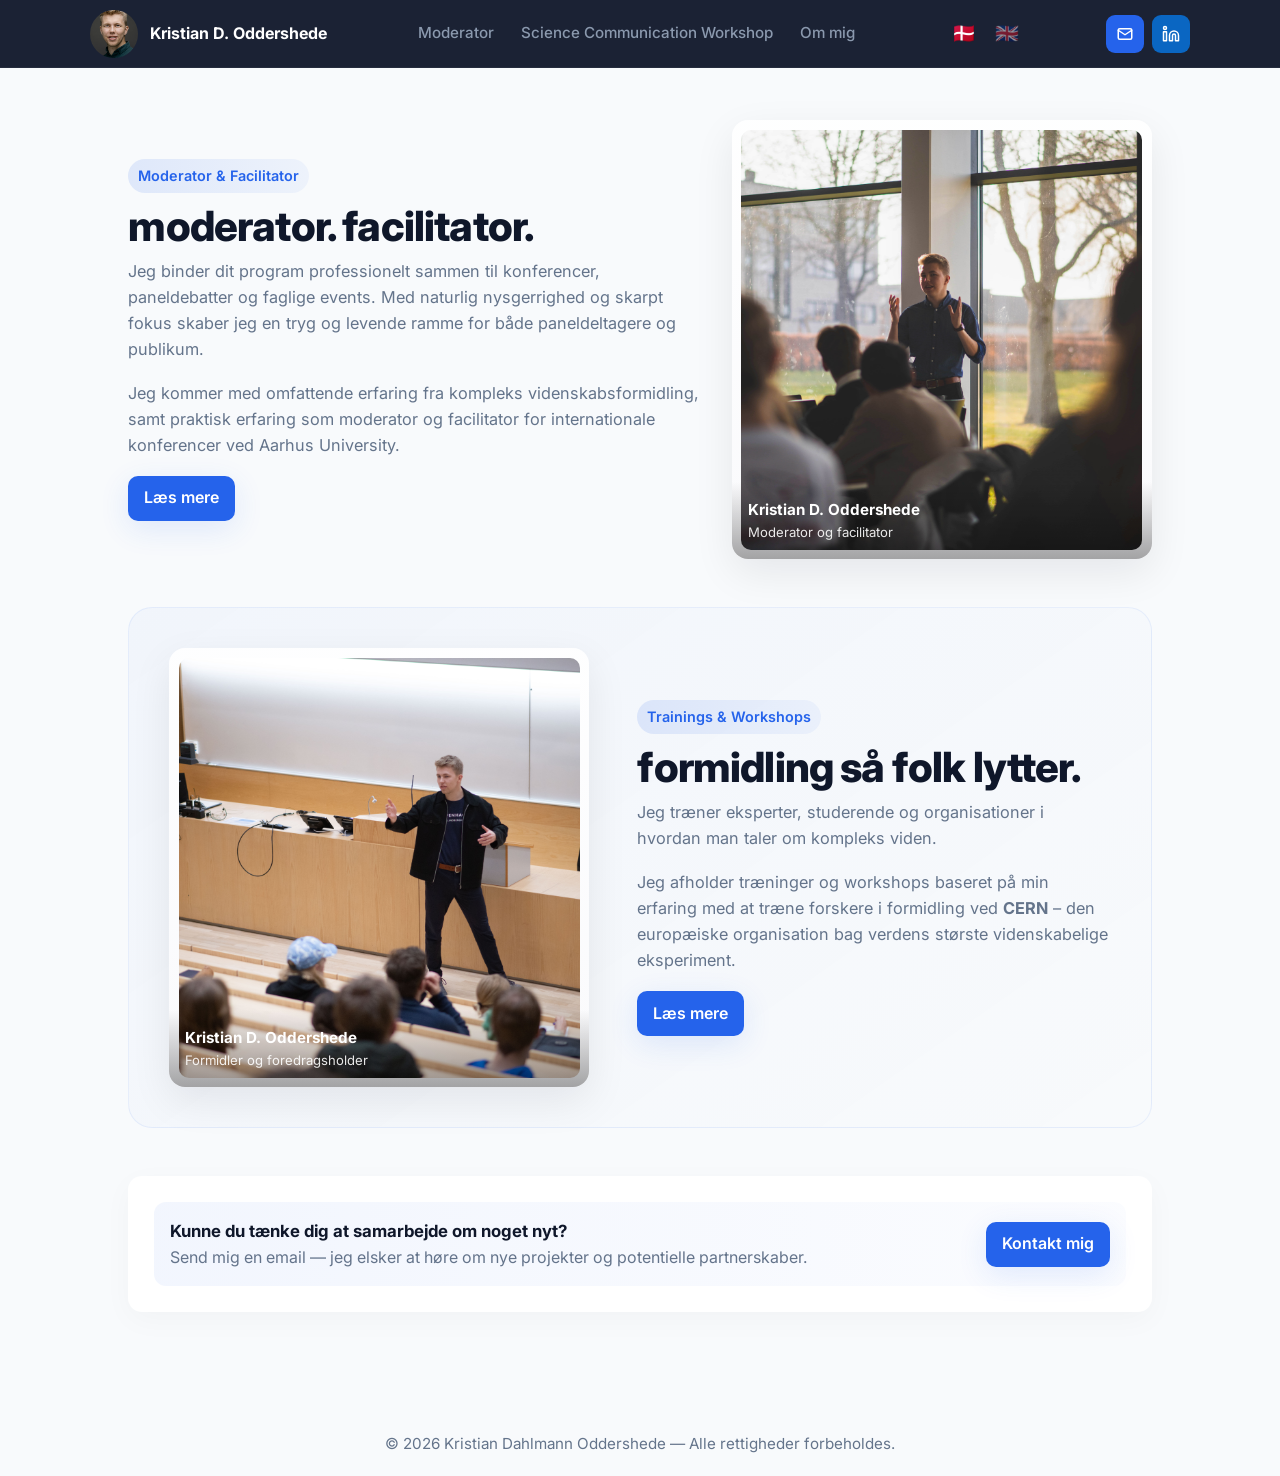
==== index.html @ ab439d8b "Update index.html" ====
<!doctype html>
<html lang="da">
<head>
  <meta charset="utf-8" />
  <meta name="viewport" content="width=device-width,initial-scale=1" />
  <title>Kristian D. Oddershede | Talks & Workshops</title>
  <link rel="icon" type="image/png" href="figures/debate_1308869.png">
  <meta name="description" content="Book Kristian Dahlmann Oddershede for engaging talks, workshops, and facilitation. Inspiring communication on learning, science, and community.">

  <meta property="og:type" content="website">
  <meta property="og:title" content="Kristian D. Oddershede | Talks & Workshops">
  <meta property="og:description" content="Book Kristian Dahlmann Oddershede for engaging talks, workshops, and facilitation. Inspiring communication on learning, science, and community.">
  <meta property="og:image" content="figures/Kristian Dahlmann Oddershede copy_PURE.JPG">
  <meta property="og:locale" content="da_DK">
  <meta property="og:locale:alternate" content="en_US">

  <link href="https://fonts.googleapis.com/css2?family=Inter:wght@400;500;600;700;800&display=swap" rel="stylesheet">
  <link rel="stylesheet" href="style.css">

  <style>
    /* Sprogstyring: Skjul automatisk det sprog, der ikke er aktivt */
    html[lang="da"] [lang="en"] { display: none !important; }
    html[lang="en"] [lang="da"] { display: none !important; }
  </style>
</head>
<body>
  <header class="site-header scrolled" id="siteHeader" style="background: rgba(15,23,42,0.95); border-bottom: 1px solid rgba(255,255,255,0.05);">
    <div class="header-inner">
      <div class="brand" aria-hidden="false">
        <img src="figures/Kristian Dahlmann Oddershede copy_PURE.JPG" alt="Kristian Dahlmann Oddershede profile photo">
        <div class="name" style="color: #ffffff;">Kristian D. Oddershede</div>
      </div>

      <nav class="primary-nav" aria-label="Main navigation">
        <a href="moderator.html" style="color: #94a3b8;">Moderator</a>
        <a href="formidling.html" style="color: #94a3b8;">
          <span lang="da">Science Communication Workshop</span>
          <span lang="en">Science Communication Training</span>
        </a>
        <a href="om-mig.html" style="color: #94a3b8;">
          <span lang="da">Om mig</span>
          <span lang="en">About me</span>
        </a>
      </nav>

      <div id="lang-switcher" style="display:flex; gap:0.4rem; align-items:center;">
        <button data-lang="da" title="Dansk" style="font-size:1.2rem; background:none; border:none; cursor:pointer; color: #ffffff;">🇩🇰</button>
        <button data-lang="en" title="English" style="font-size:1.2rem; background:none; border:none; cursor:pointer; color: #ffffff;">🇬🇧</button>
      </div>

      <div class="header-cta">
        <a class="button email" href="mailto:kristiandoddershede@gmail.com" title="Send email" aria-label="Send email">
          <svg xmlns="http://www.w3.org/2000/svg" viewBox="0 0 24 24" aria-hidden="true" focusable="false" stroke-width="2" stroke-linecap="round" stroke-linejoin="round">
            <rect x="3" y="5" width="18" height="14" rx="2"></rect>
            <path d="M3 7l9 6 9-6"></path>
          </svg>
        </a>

        <a class="button linkedin" href="https://www.linkedin.com/in/kristian-dahlmann-oddershede-b5703a217/" target="_blank" rel="noopener" title="LinkedIn" aria-label="LinkedIn">
          <svg xmlns="http://www.w3.org/2000/svg" viewBox="0 0 24 24" aria-hidden="true" focusable="false" stroke-width="2" stroke-linecap="round" stroke-linejoin="round">
            <path d="M16 8a6 6 0 0 1 6 6v7h-4v-7a2 2 0 0 0-2-2 2 2 0 0 0-2 2v7h-4v-7a6 6 0 0 1 6-6z"></path>
            <rect x="2" y="9" width="4" height="12"></rect>
            <circle cx="4" cy="4" r="2"></circle>
          </svg>
        </a>
      </div>
    </div>
  </header>

  <main class="page" id="top">
    <section class="hero" aria-labelledby="moderatorTitle">
      <div class="hero-left">
        <div class="kicker">Moderator & Facilitator</div>
        <h1 class="hero-title" id="moderatorTitle" style="text-transform: lowercase;">
          <span lang="da">moderator. facilitator.</span>
          <span lang="en">moderator. facilitator.</span>
        </h1>
        
        <p class="lead">
          <span lang="da">Jeg binder dit program professionelt sammen til konferencer, paneldebatter og faglige events. Med naturlig nysgerrighed og skarpt fokus skaber jeg en tryg og levende ramme for både paneldeltagere og publikum.</span>
          <span lang="en">I seamlessly connect your program at conferences, panel debates, and academic events. With natural curiosity and sharp focus, I create an engaging atmosphere for speakers and the audience.</span>
        </p>
          
        <p class="lead">
          <span lang="da">Jeg kommer med omfattende erfaring fra kompleks videnskabsformidling, samt praktisk erfaring som moderator og facilitator for internationale konferencer ved Aarhus University.</span>
          <span lang="en">I'm drawing on my background in complex science communication, as well as practical experience as a moderator and facilitator at various international conferences at Aarhus University.</span>
        </p>

        <div class="hero-actions">
          <a class="btn" href="moderator.html" title="Læs mere om moderator">
            <span lang="da">Læs mere</span>
            <span lang="en">Read more</span>
          </a>
        </div>
      </div>

      <div class="hero-right" aria-hidden="false">
        <div class="portrait-card" role="img" aria-label="Portrait photo of Kristian Oddershede">
          <img src="figures/GivDeUngeOrdet_Workshop_23Marts2022_000-17.jpg" alt="Portrait of Kristian Oddershede, moderator og facilitator til workshop">
          <div class="portrait-overlay">
            <div class="meta">
              <div style="font-size:0.95rem;font-weight:700">Kristian D. Oddershede</div>
              <div style="font-size:0.82rem;color:rgba(255,255,255,0.9)">
                <span lang="da">Moderator og facilitator</span>
                <span lang="en">Moderator and Facilitator</span>
              </div>
            </div>
          </div>
        </div>
      </div>
    </section>

    <section class="hero hero-alt" aria-labelledby="heroTitle">
      <div class="hero-right image-left" aria-hidden="false">
        <div class="portrait-card" role="img" aria-label="Portrait photo of Kristian Oddershede">
          <img src="figures/PLP_6563.jpg" alt="Portrait of Kristian Oddershede, videnskabsformidler og foredragsholder">
          <div class="portrait-overlay">
            <div class="meta">
              <div style="font-size:0.95rem;font-weight:700">Kristian D. Oddershede</div>
              <div style="font-size:0.82rem;color:rgba(255,255,255,0.9)">
                <span lang="da">Formidler og foredragsholder</span>
                <span lang="en">Speaker and Science Communicator</span>
              </div>
            </div>
          </div>
        </div>
      </div>

      <div class="hero-left text-right">
        <div class="kicker">Trainings & Workshops</div>
        <h1 class="hero-title" id="communicationTitle" style="text-transform: lowercase;">
          <span lang="da">formidling så folk lytter.</span>
          <span lang="en">communication that connects.</span>
        </h1>
        
          
        <p class="lead">
          <span lang="da">Jeg træner eksperter, studerende og organisationer i hvordan man taler om kompleks viden.</span>
          <span lang="en">I train eksperts, students and organisations in how to present complex knowledge.</span>
        </p>
         
        <p class="lead">
          <span lang="da">Jeg afholder træninger og workshops baseret på min erfaring med at træne forskere i formidling ved <strong>CERN</strong> – den europæiske organisation bag verdens største videnskabelige eksperiment.</span>
          <span lang="en">I host trainings and workshops based on my experience designing meaningful science outreach training for scientists at <strong>CERN</strong> – the European organization behind the world’s largest scientific experiment.</span>
        </p>
        <div class="hero-actions">
          <a class="btn" href="formidling.html" title="Læs mere om formidling">
            <span lang="da">Læs mere</span>
            <span lang="en">Read more</span>
          </a>
        </div>
      </div>
    </section>

    <section id="kontakt" class="card">
      <div class="book-strip">
        <div>
          <h3>
            <span lang="da">Kunne du tænke dig at samarbejde om noget nyt?</span>
            <span lang="en">Interested in collaborating on something new?</span>
          </h3>
          <p>
            <span lang="da">Send mig en email — jeg elsker at høre om nye projekter og potentielle partnerskaber.</span>
            <span lang="en">Send me an email — I love hearing about new ideas and potential partnerships.</span>
          </p>
        </div>
        <a class="btn" href="mailto:kristiandoddershede@gmail.com">
          <span lang="da">Kontakt mig</span>
          <span lang="en">Contact me</span>
        </a>
      </div>
    </section>
  </main>

  <footer class="site-footer">
    <div>
      <span lang="da">&copy; 2026 Kristian Dahlmann Oddershede — Alle rettigheder forbeholdes.</span>
      <span lang="en">&copy; 2026 Kristian Dahlmann Oddershede — All rights reserved.</span>
    </div>
  </footer>

  <script>
    // === Header scroll behavior ===
    const header = document.getElementById('siteHeader');
    window.addEventListener('scroll', () => {
      header.classList.toggle('scrolled', window.scrollY > 15);
    });
      
    // === Apply translations by toggling the html attribute ===
    function applyLanguage(lang) {
      document.documentElement.setAttribute('lang', lang);
      
      // Update button transparency based on selected language
      buttons.forEach(btn => {
        btn.style.opacity = btn.dataset.lang === lang ? '1' : '0.5';
      });
    }
      
    // === Initialize language switching ===
    const buttons = document.querySelectorAll('#lang-switcher button');
    const savedLang = localStorage.getItem('lang') || 'da';
    
    applyLanguage(savedLang);
      
    buttons.forEach(btn => {
      btn.addEventListener('click', e => {
        const lang = e.currentTarget.dataset.lang;
        localStorage.setItem('lang', lang);
        applyLanguage(lang);
      });
    });
  </script>
</body>
</html>
---- style.css ----
:root{
  --primary:#2563eb;
  --primary-600:#1e40af;
  --bg:#f8fafc;
  --card:#ffffff;
  --text:#0f172a;
  --muted:#64748b;
  --radius:14px;
  --max-width:1100px;
  --container-padding:clamp(1rem, 3vw, 2.5rem);
}

*{box-sizing:border-box}
html,body{height:100%}
body{
  margin:0;
  font-family:Inter,system-ui,-apple-system,Segoe UI,Roboto,"Helvetica Neue",Arial;
  color:var(--text);
  background:var(--bg);
  line-height:1.6;
}

a{color:inherit;text-decoration:none}
img{max-width:100%;display:block}

/* header */
header.site-header{
  position:fixed;
  top:0;
  left:0;
  width:100%;
  z-index:60;
  display:flex;
  align-items:center;
  justify-content:center;
  padding:0.6rem calc(var(--container-padding));
  transition:background 260ms ease, box-shadow 260ms ease, padding 260ms ease;
  background:transparent;
}
header.site-header.scrolled{
  background:rgba(255,255,255,0.96);
  box-shadow:0 6px 20px rgba(15,23,42,0.07);
  backdrop-filter:blur(6px);
  padding:0.4rem calc(var(--container-padding));
}

.header-inner{
  width:100%;
  max-width:var(--max-width);
  display:flex;
  align-items:center;
  justify-content:space-between;
  gap:1rem;
}
.brand{
  display:flex;
  align-items:center;
  gap:0.75rem;
}
.brand img{
  width:48px;height:48px;border-radius:50%;object-fit:cover;
}
.brand .name{
  font-weight:700;font-size:1rem;
  color:var(--text);
}

nav.primary-nav{
  display:flex;
  gap:0.5rem;
  align-items:center;
}
nav.primary-nav a{
  padding:0.45rem 0.6rem;
  border-radius:8px;
  color:var(--text);
  font-weight:500;
  font-size:0.95rem;
  opacity:0.92;
}
nav.primary-nav a:hover{background:rgba(37,99,235,0.06)}

/* contact buttons in header */
.header-cta{
  display:flex;
  align-items:center;
  gap:0.5rem;
}
.header-cta a.button{
  display:inline-flex;
  align-items:center;
  justify-content:center;
  color:white;
  width:38px;
  height:38px;
  border-radius:9px;
  transition:transform 150ms ease;
}
.header-cta a.button:hover{transform:translateY(-3px)}
.email{background:var(--primary);}
.instagram{background:linear-gradient(45deg,#f58529,#dd2a7b,#8134af,#515bd4);}
.linkedin{background:#0a66c2;}

/* ensure svg icons scale & inherit color */
.header-cta svg {
  width:18px;
  height:18px;
  display:block;
  stroke: currentColor;
  fill: none;
}

/* page container */
.page {
  max-width:var(--max-width);
  margin:0 auto;
  padding:calc(6.5rem + 1rem) var(--container-padding) 4rem;
}

/* HERO */
.hero{
  display:grid;
  grid-template-columns: 1fr 420px;
  gap:2rem;
  align-items:center;
  margin-bottom:1.25rem;
}
.hero-left{text-align:left;}
.kicker{
  display:inline-block;
  padding:0.35rem 0.6rem;
  background:linear-gradient(90deg, rgba(37,99,235,0.12), rgba(37,99,235,0.05));
  color:var(--primary);
  border-radius:999px;
  font-weight:600;
  font-size:0.9rem;
  margin-bottom:0.75rem;
}
h1.hero-title{
  margin:0 0 0.6rem 0;
  font-size:clamp(1.6rem, 3.8vw, 2.6rem);
  line-height:1.05;
  font-weight:800;
  letter-spacing:-0.02em;
}
p.lead{
  margin:0 0 1.1rem 0;
  color:var(--muted);
  font-size:1.02rem;
  max-width:60ch;
}

.hero-actions{
  display:flex;
  gap:0.75rem;
  align-items:center;
  margin-top:0.6rem;
}
.btn{
  display:inline-flex;
  align-items:center;
  gap:0.6rem;
  padding:0.6rem 1rem;
  border-radius:10px;
  background:var(--primary);
  color:white;
  font-weight:600;
  box-shadow:0 8px 30px rgba(37,99,235,0.12);
  transition:transform 180ms ease, background 180ms;
}
.btn:hover{transform:translateY(-3px); background:var(--primary-600)}
.btn.secondary{
  background:transparent;
  border:1px solid rgba(15,23,42,0.06);
  color:var(--text);
  box-shadow:none;
}
.cta-note{font-size:0.9rem;color:var(--muted);margin-top:0.6rem}

.hero-right{
  display:flex;
  justify-content:center;
  align-items:center;
}

.portrait-card{
  width:420px;
  max-width:100%;
  border-radius:16px;
  overflow:hidden;
  position:relative;
  box-shadow:0 14px 40px rgba(2,6,23,0.08);
  background:linear-gradient(180deg, rgba(255,255,255,0.9), rgba(250,250,252,0.9));
  padding:0.6rem;
}
.portrait-card img{
  width:100%;
  height:420px;
  object-fit:cover;
  border-radius:10px;
  display:block;
}
.portrait-overlay{
  position:absolute;
  left:0;right:0;bottom:0;padding:1rem;
  display:flex;
  justify-content:space-between;
  gap:0.5rem;
  align-items:center;
  background:linear-gradient(180deg, transparent, rgba(0,0,0,0.35));
  color:white;
}

section.card{
  background:var(--card);
  border-radius:var(--radius);
  padding:1.6rem;
  margin-top:1.25rem;
  box-shadow:0 8px 30px rgba(2,6,23,0.03);
}

.services-grid{
  display:grid;
  grid-template-columns:repeat(auto-fit, minmax(220px,1fr));
  gap:1rem;
}
.service{
  padding:1rem;
  border-radius:12px;
  background:linear-gradient(180deg, rgba(246,248,250,0.9), #fff);
  transition:transform 180ms ease, box-shadow 180ms ease;
}
.service:hover{transform:translateY(-6px); box-shadow:0 14px 30px rgba(2,6,23,0.06)}
.service h3{margin:0 0 0.5rem 0;font-size:1.05rem}
.service p{margin:0;color:var(--muted);font-size:0.95rem}

.logo-strip{
  display:flex;
  gap:1.4rem;
  align-items:center;
  justify-content:center;
  flex-wrap:wrap;
  padding:0.6rem 0;
}
.logo-strip img{max-height:56px;opacity:0.85;filter:grayscale(20%)}

.testimonials{
  display:grid;
  grid-template-columns:repeat(auto-fit,minmax(240px,1fr));
  gap:1rem;
}
.testimonial{
  background:linear-gradient(180deg,#fff,#fbfdff);
  border-left:4px solid var(--primary);
  padding:1rem;
  border-radius:10px;
  font-style:italic;
}
.testimonial cite{
  display:block;margin-top:0.6rem;font-style:normal;font-weight:700;color:var(--muted)
}

.book-strip{
  display:flex;
  gap:1rem;
  align-items:center;
  justify-content:space-between;
  padding:1rem;
  border-radius:12px;
  background:linear-gradient(90deg, rgba(37,99,235,0.06), rgba(37,99,235,0.02));
}
.book-strip h3{margin:0;font-size:1.05rem}
.book-strip p{margin:0;color:var(--muted)}

footer.site-footer{
  margin-top:2.25rem;
  padding:1.25rem var(--container-padding);
  color:var(--muted);
  font-size:0.95rem;
  text-align:center;
}

@media (max-width:980px){
  .hero{grid-template-columns:1fr;gap:1rem}
  .portrait-card{width:100%}
  .header-inner{gap:0.6rem}
  nav.primary-nav{display:none}
  .page{padding:calc(5.2rem + 1rem) var(--container-padding) 3rem}
  .brand img{width:42px;height:42px}
}


@media (max-width:520px){
  .hero-left{text-align:left}
  .kicker{font-size:0.85rem}
}

.muted{color:var(--muted)}
.highlight{color:var(--primary);font-weight:700}

/* ==========================================================================
   Nye layouts til at bryde ensformigheden mellem de to første sektioner
   ========================================================================== */

/* Ny styling til Sektion 2 (Talks & Workshops) */
.hero.hero-alt {
  grid-template-columns: 420px 1fr; /* Bytte rundt på kolonnerne: billede først, så tekst */
  background: linear-gradient(145deg, rgba(37,99,235,0.03) 0%, rgba(255,255,255,0) 100%);
  border: 1px solid rgba(37, 99, 235, 0.08);
  border-radius: 24px;
  padding: 2.5rem;
  margin-top: 3rem;
  margin-bottom: 3rem;
}

/* Sørg for at spacing på teksten i sektion 2 passer i det spejlvendte design */
.hero-left.text-right {
  padding-left: 1rem;
}

/* Responsiv tilpasning til tablets og mobiler (så billedet ryger øverst igen på små skærme) */
@media (max-width: 980px) {
  .hero.hero-alt {
    grid-template-columns: 1fr; /* Gå tilbage til én kolonne */
    padding: 1.5rem;
  }
  
  /* Tvinger billedet øverst på mobilen selvom det står først i HTML-koden */
  .hero.hero-alt .image-left {
    order: 2; 
  }
  .hero.hero-alt .text-right {
    order: 1;
    padding-left: 0;
  }
}


/* ==========================================================================
   Moderater side tweaks
   ========================================================================== */
/* Moderator-specifikke tweaks */
.moderator-page .card {
  border: 1px solid rgba(0,0,0,0.05);
  transition: transform 0.3s ease;
}

.moderator-page .card:hover {
  transform: translateY(-5px);
}

.moderator-page h4 {
  margin-top: 0;
  color: var(--mod-accent);
  font-size: 1.25rem;
  margin-bottom: 0.75rem;
}

/* Gør den specielle portrætform pæn på mobil */
@media (max-width: 980px) {
  .moderator-page .portrait-card {
    border-radius: 16px !important;
  }
  .moderator-page .portrait-card img {
    border-radius: 16px !important;
  }
}


/* ==========================================================================
   Science-specifikke grid-systemer og mobiljusteringer
   ========================================================================== */

.science-page .card {
  border: 1px solid rgba(15, 23, 42, 0.06);
  transition: transform 240ms cubic-bezier(0.16, 1, 0.3, 1), box-shadow 240ms ease;
}

.science-page .card:hover {
  transform: translateY(-4px);
  box-shadow: 0 12px 30px rgba(15, 23, 42, 0.05);
}

/* Fix til mobilvisning af den mørke science-hero */
@media (max-width: 980px) {
  .science-hero > div {
    grid-template-columns: 1fr !important;
    gap: 2rem !important;
  }
}
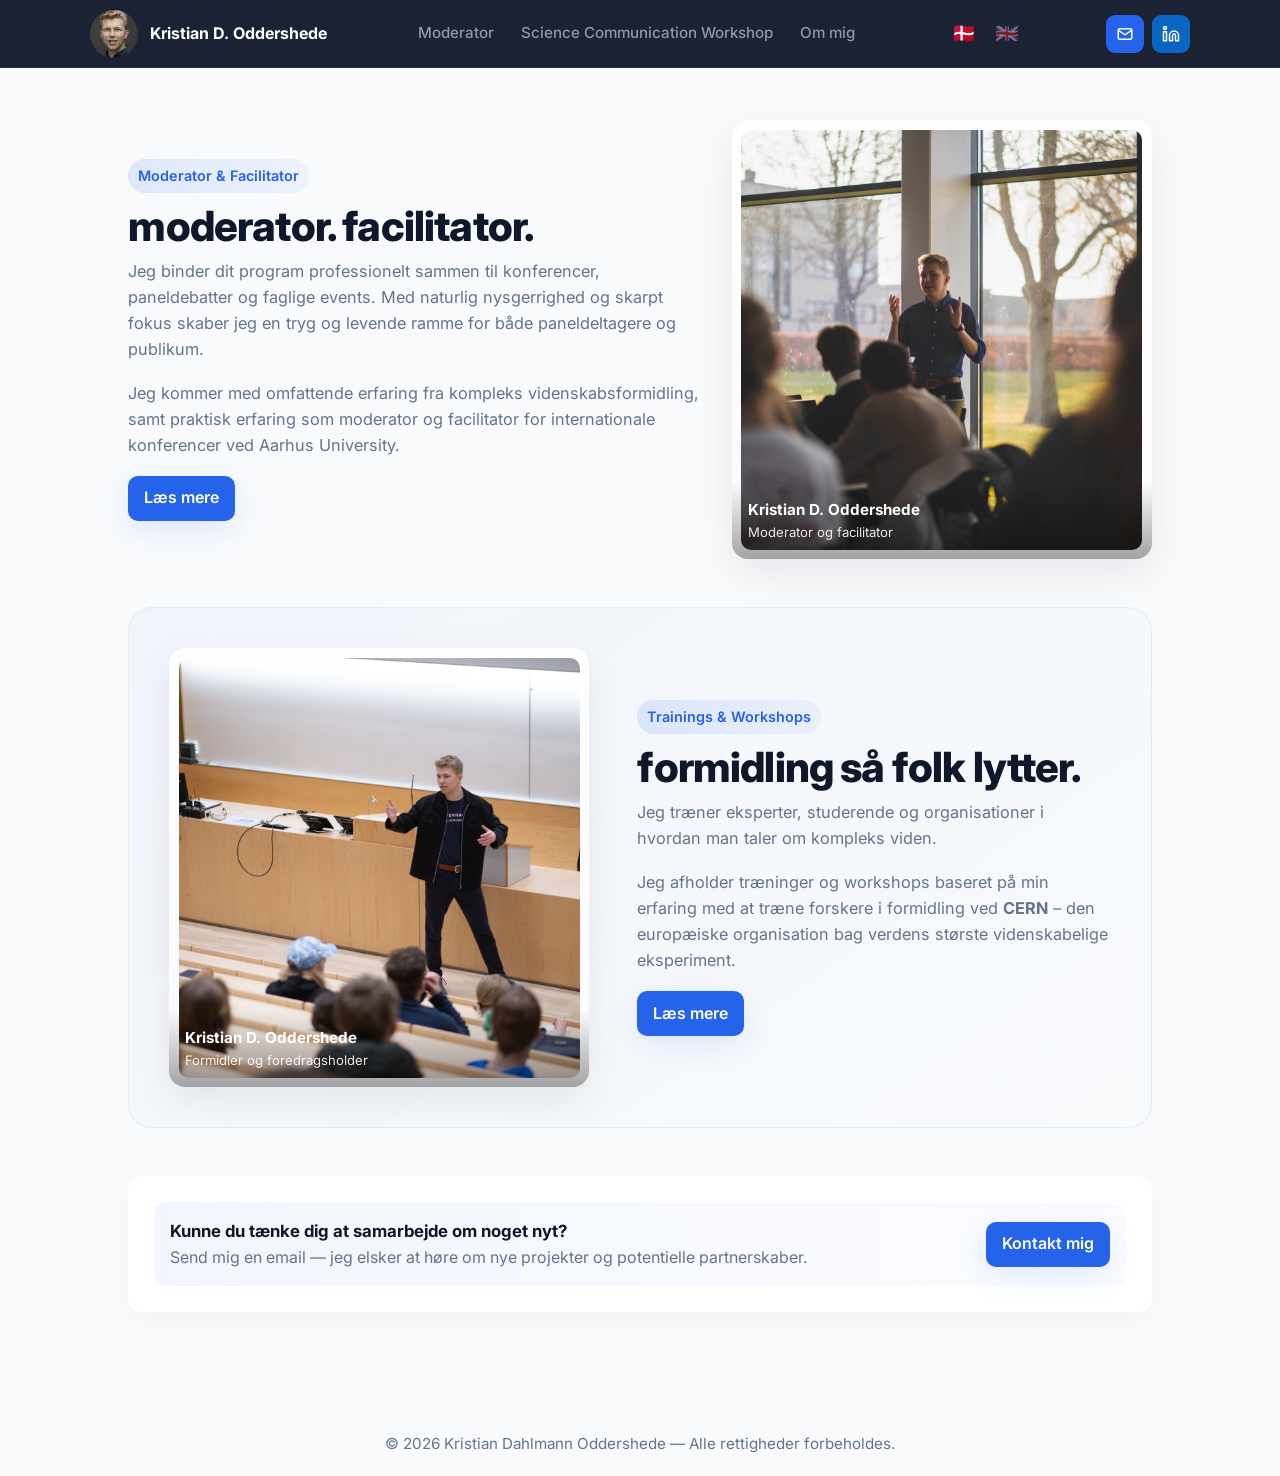
==== commit 025b5777: "Update profile image in header" ====
--- a/index.html
+++ b/index.html
@@ -27,7 +27,7 @@
   <header class="site-header scrolled" id="siteHeader" style="background: rgba(15,23,42,0.95); border-bottom: 1px solid rgba(255,255,255,0.05);">
     <div class="header-inner">
       <div class="brand" aria-hidden="false">
-        <img src="figures/Kristian Dahlmann Oddershede copy_PURE.JPG" alt="Kristian Dahlmann Oddershede profile photo">
+        <img src="figures/Kristian Dahlmann Oddershede Square.JPG" alt="Kristian Dahlmann Oddershede profile photo">
         <div class="name" style="color: #ffffff;">Kristian D. Oddershede</div>
       </div>
 
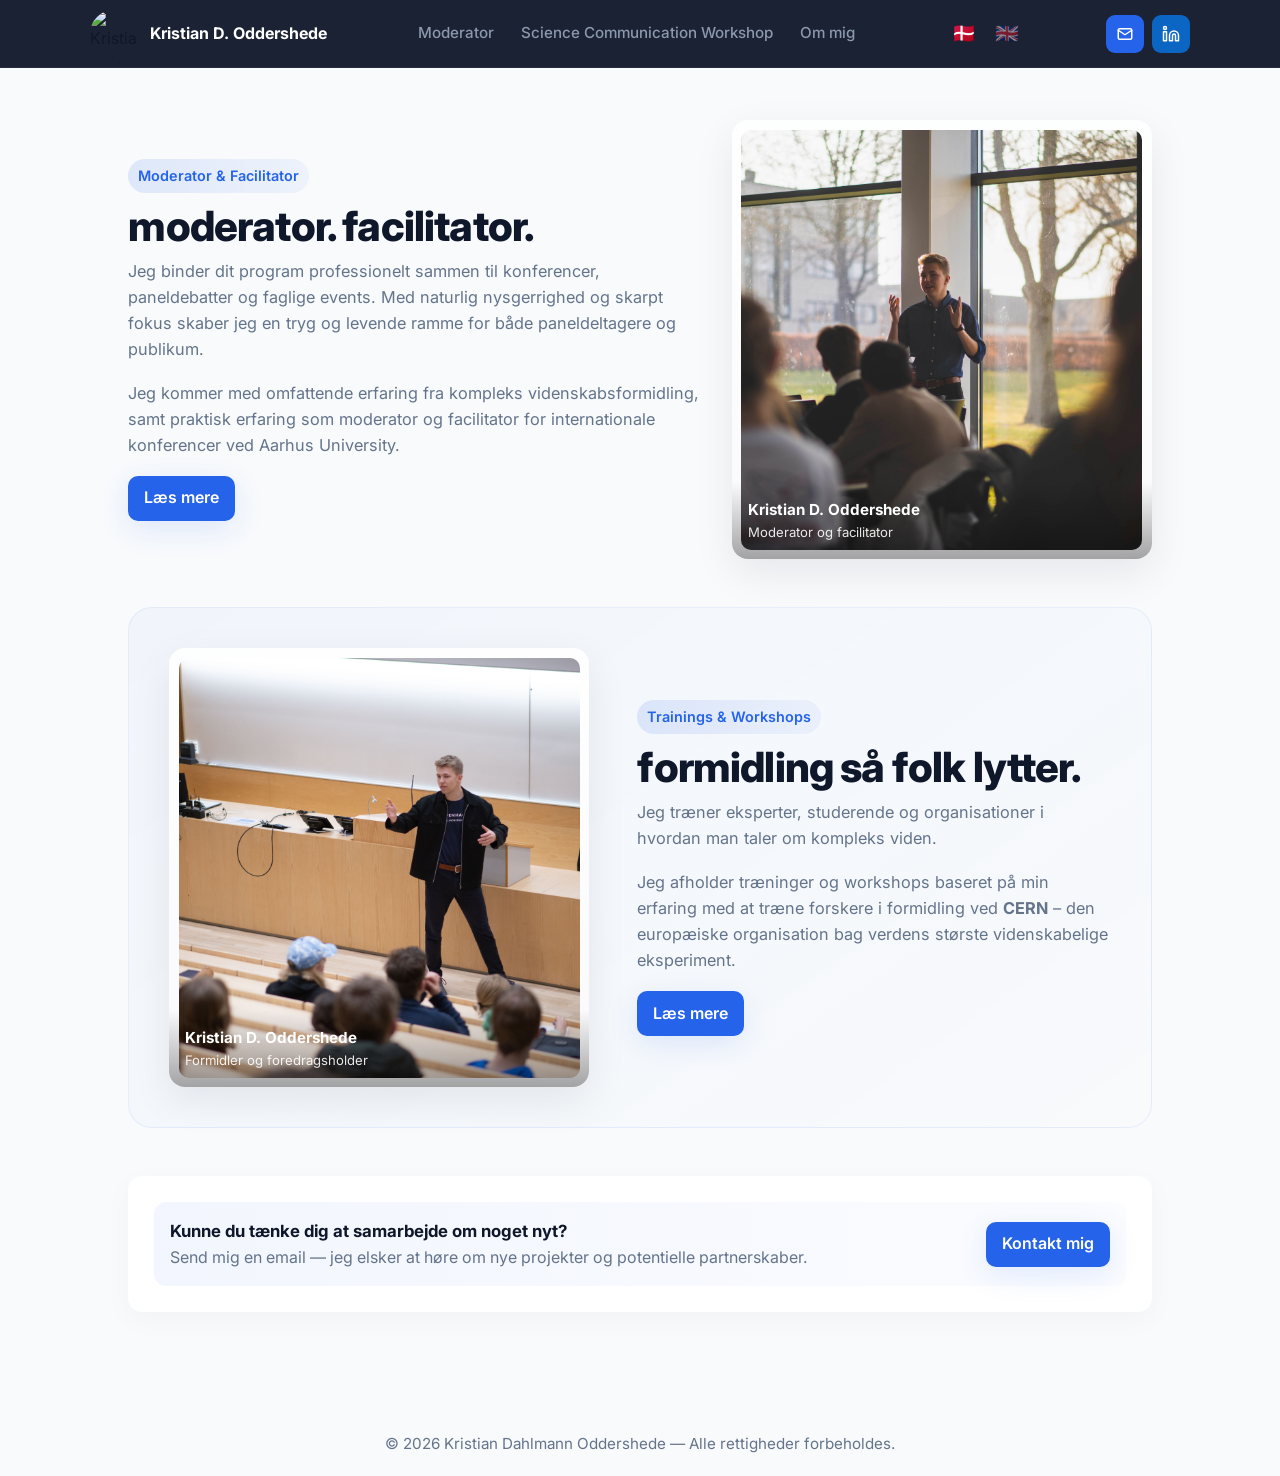
==== commit 1db93b6f: "Update profile photo in index.html" ====
--- a/index.html
+++ b/index.html
@@ -10,7 +10,7 @@
   <meta property="og:type" content="website">
   <meta property="og:title" content="Kristian D. Oddershede | Talks & Workshops">
   <meta property="og:description" content="Book Kristian Dahlmann Oddershede for engaging talks, workshops, and facilitation. Inspiring communication on learning, science, and community.">
-  <meta property="og:image" content="figures/Kristian Dahlmann Oddershede copy_PURE.JPG">
+  <meta property="og:image" content="figures/Kristian Dahlmann Oddershede Square.JPG"> 
   <meta property="og:locale" content="da_DK">
   <meta property="og:locale:alternate" content="en_US">
 
@@ -27,7 +27,7 @@
   <header class="site-header scrolled" id="siteHeader" style="background: rgba(15,23,42,0.95); border-bottom: 1px solid rgba(255,255,255,0.05);">
     <div class="header-inner">
       <div class="brand" aria-hidden="false">
-        <img src="figures/Kristian Dahlmann Oddershede Square.JPG" alt="Kristian Dahlmann Oddershede profile photo">
+        <img src="figures/Kristian Dahlmann Oddershede Square 2.JPG" alt="Kristian Dahlmann Oddershede profile photo">
         <div class="name" style="color: #ffffff;">Kristian D. Oddershede</div>
       </div>
 
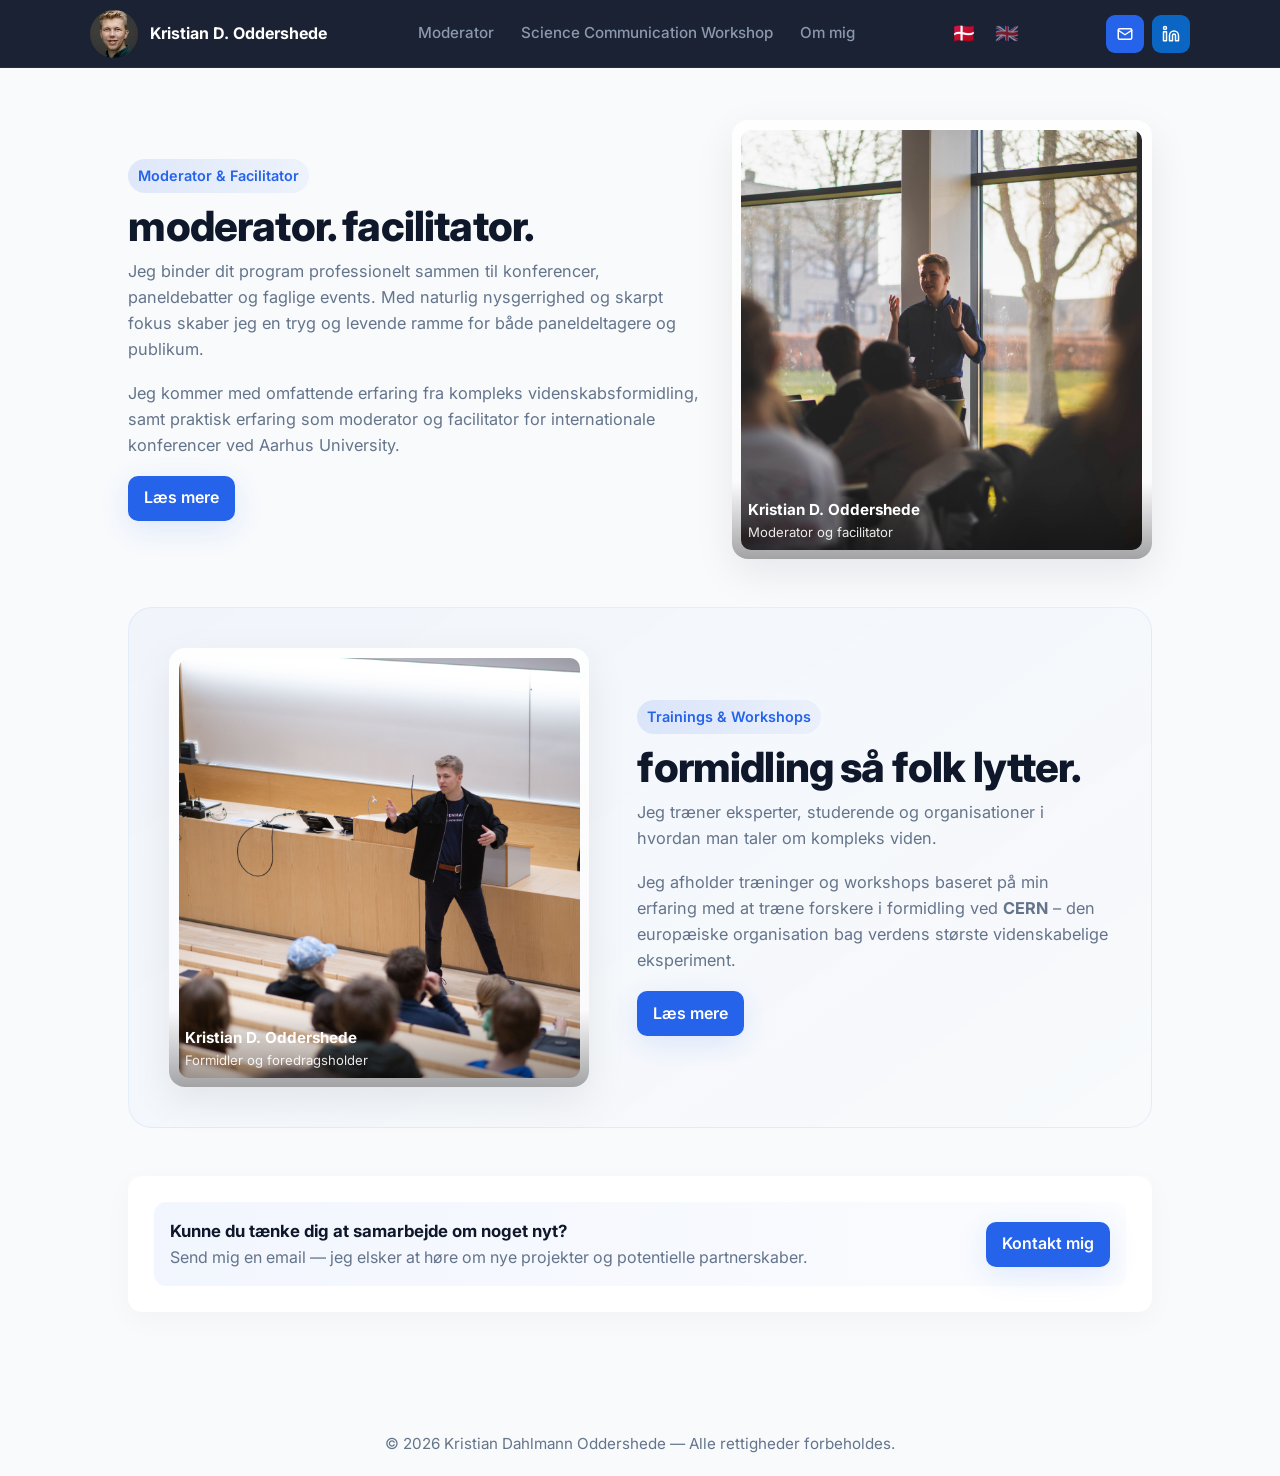
==== commit cac569a4: "Update index.html" ====
--- a/index.html
+++ b/index.html
@@ -10,7 +10,7 @@
   <meta property="og:type" content="website">
   <meta property="og:title" content="Kristian D. Oddershede | Talks & Workshops">
   <meta property="og:description" content="Book Kristian Dahlmann Oddershede for engaging talks, workshops, and facilitation. Inspiring communication on learning, science, and community.">
-  <meta property="og:image" content="figures/Kristian Dahlmann Oddershede Square.JPG"> 
+  <meta property="og:image" content="figures/Kristian Dahlmann Oddershede Square 2.jpg"> 
   <meta property="og:locale" content="da_DK">
   <meta property="og:locale:alternate" content="en_US">
 
@@ -27,7 +27,7 @@
   <header class="site-header scrolled" id="siteHeader" style="background: rgba(15,23,42,0.95); border-bottom: 1px solid rgba(255,255,255,0.05);">
     <div class="header-inner">
       <div class="brand" aria-hidden="false">
-        <img src="figures/Kristian Dahlmann Oddershede Square 2.JPG" alt="Kristian Dahlmann Oddershede profile photo">
+        <img src="figures/Kristian Dahlmann Oddershede Square 2.jpg" alt="Kristian Dahlmann Oddershede profile photo">
         <div class="name" style="color: #ffffff;">Kristian D. Oddershede</div>
       </div>
 
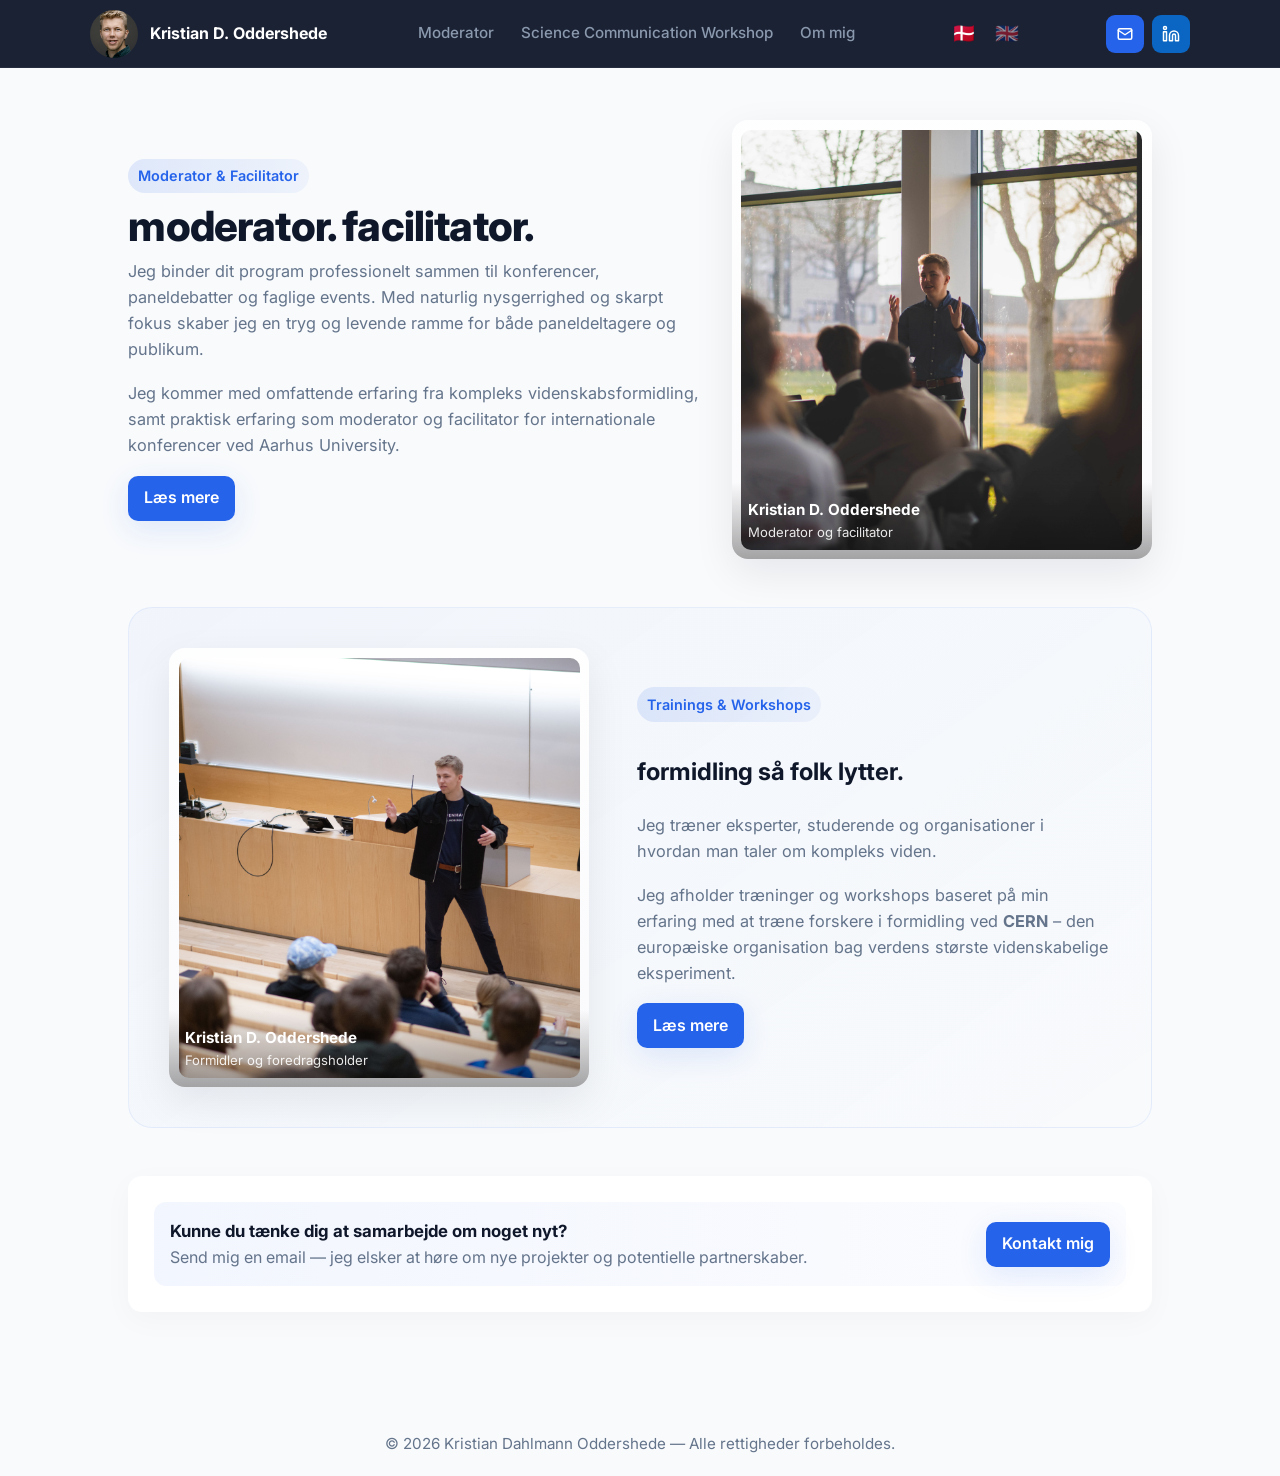
==== commit 260cd3b1: "Update index.html" ====
--- a/index.html
+++ b/index.html
@@ -3,16 +3,32 @@
 <head>
   <meta charset="utf-8" />
   <meta name="viewport" content="width=device-width,initial-scale=1" />
-  <title>Kristian D. Oddershede | Talks & Workshops</title>
+  
+  <!-- Primær Titel & Beskrivelse (Optimeret for relevante søgeord) -->
+  <title>Kristian D. Oddershede | Moderator, Facilitator & Foredragsholder</title>
+  <meta name="description" content="Book Kristian Dahlmann Oddershede som moderator, facilitator og foredragsholder. Professionel formidling til konferencer, paneldebatter og workshops.">
+  
+  <link rel="canonical" href="https://kristian-freelance.dk/" />
+  <link rel="alternate" hreflang="da" href="https://kristian-freelance.dk/" />
+  <link rel="alternate" hreflang="en" href="https://kristian-freelance.dk/" />
+  <link rel="alternate" hreflang="x-default" href="https://kristian-freelance.dk/" />
+
   <link rel="icon" type="image/png" href="figures/debate_1308869.png">
-  <meta name="description" content="Book Kristian Dahlmann Oddershede for engaging talks, workshops, and facilitation. Inspiring communication on learning, science, and community.">
-
+
+  <!-- Open Graph / Social Media (Billeder kræver absolut URL for optimal visning) -->
   <meta property="og:type" content="website">
-  <meta property="og:title" content="Kristian D. Oddershede | Talks & Workshops">
-  <meta property="og:description" content="Book Kristian Dahlmann Oddershede for engaging talks, workshops, and facilitation. Inspiring communication on learning, science, and community.">
-  <meta property="og:image" content="figures/Kristian Dahlmann Oddershede Square 2.jpg"> 
+  <meta property="og:url" content="https://kristian-freelance.dk/">
+  <meta property="og:title" content="Kristian D. Oddershede | Moderator, Facilitator & Foredragsholder">
+  <meta property="og:description" content="Book Kristian Dahlmann Oddershede som moderator, facilitator og foredragsholder til konferencer, workshops og paneldebatter.">
+  <meta property="og:image" content="https://kristian-freelance.dk/figures/Kristian%20Dahlmann%20Oddershede%20Square%202.jpg"> 
   <meta property="og:locale" content="da_DK">
   <meta property="og:locale:alternate" content="en_US">
+
+  <!-- Twitter Card -->
+  <meta name="twitter:card" content="summary_large_image">
+  <meta name="twitter:title" content="Kristian D. Oddershede | Moderator & Facilitator">
+  <meta name="twitter:description" content="Book Kristian Dahlmann Oddershede som moderator, facilitator og foredragsholder.">
+  <meta name="twitter:image" content="https://kristian-freelance.dk/figures/Kristian%20Dahlmann%20Oddershede%20Square%202.jpg">
 
   <link href="https://fonts.googleapis.com/css2?family=Inter:wght@400;500;600;700;800&display=swap" rel="stylesheet">
   <link rel="stylesheet" href="style.css">
@@ -22,16 +38,39 @@
     html[lang="da"] [lang="en"] { display: none !important; }
     html[lang="en"] [lang="da"] { display: none !important; }
   </style>
+
+  <!-- Structured Data (Schema.org) for bedre Google forståelse -->
+  <script type="application/ld+json">
+  {
+    "@context": "https://schema.org",
+    "@type": "Person",
+    "name": "Kristian Dahlmann Oddershede",
+    "alternateName": "Kristian D. Oddershede",
+    "url": "https://kristian-freelance.dk/",
+    "image": "https://kristian-freelance.dk/figures/Kristian%20Dahlmann%20Oddershede%20Square%202.jpg",
+    "jobTitle": "Moderator & Facilitator",
+    "sameAs": [
+      "https://www.linkedin.com/in/kristian-dahlmann-oddershede-b5703a217/"
+    ],
+    "knowsAbout": [
+      "Moderation",
+      "Facilitation",
+      "Science Communication",
+      "Videnskabsformidling",
+      "Workshops"
+    ]
+  }
+  </script>
 </head>
 <body>
   <header class="site-header scrolled" id="siteHeader" style="background: rgba(15,23,42,0.95); border-bottom: 1px solid rgba(255,255,255,0.05);">
     <div class="header-inner">
-      <div class="brand" aria-hidden="false">
-        <img src="figures/Kristian Dahlmann Oddershede Square 2.jpg" alt="Kristian Dahlmann Oddershede profile photo">
+      <div class="brand">
+        <img src="figures/Kristian Dahlmann Oddershede Square 2.jpg" alt="Kristian Dahlmann Oddershede profilfoto" width="40" height="40">
         <div class="name" style="color: #ffffff;">Kristian D. Oddershede</div>
       </div>
 
-      <nav class="primary-nav" aria-label="Main navigation">
+      <nav class="primary-nav" aria-label="Hovednavigation">
         <a href="moderator.html" style="color: #94a3b8;">Moderator</a>
         <a href="formidling.html" style="color: #94a3b8;">
           <span lang="da">Science Communication Workshop</span>
@@ -44,8 +83,8 @@
       </nav>
 
       <div id="lang-switcher" style="display:flex; gap:0.4rem; align-items:center;">
-        <button data-lang="da" title="Dansk" style="font-size:1.2rem; background:none; border:none; cursor:pointer; color: #ffffff;">🇩🇰</button>
-        <button data-lang="en" title="English" style="font-size:1.2rem; background:none; border:none; cursor:pointer; color: #ffffff;">🇬🇧</button>
+        <button data-lang="da" title="Dansk" style="font-size:1.2rem; background:none; border:none; cursor:pointer; color: #ffffff;" aria-label="Skift til dansk">🇩🇰</button>
+        <button data-lang="en" title="English" style="font-size:1.2rem; background:none; border:none; cursor:pointer; color: #ffffff;" aria-label="Switch to English">🇬🇧</button>
       </div>
 
       <div class="header-cta">
@@ -56,7 +95,7 @@
           </svg>
         </a>
 
-        <a class="button linkedin" href="https://www.linkedin.com/in/kristian-dahlmann-oddershede-b5703a217/" target="_blank" rel="noopener" title="LinkedIn" aria-label="LinkedIn">
+        <a class="button linkedin" href="https://www.linkedin.com/in/kristian-dahlmann-oddershede-b5703a217/" target="_blank" rel="noopener" title="LinkedIn" aria-label="LinkedIn profil">
           <svg xmlns="http://www.w3.org/2000/svg" viewBox="0 0 24 24" aria-hidden="true" focusable="false" stroke-width="2" stroke-linecap="round" stroke-linejoin="round">
             <path d="M16 8a6 6 0 0 1 6 6v7h-4v-7a2 2 0 0 0-2-2 2 2 0 0 0-2 2v7h-4v-7a6 6 0 0 1 6-6z"></path>
             <rect x="2" y="9" width="4" height="12"></rect>
@@ -87,16 +126,16 @@
         </p>
 
         <div class="hero-actions">
-          <a class="btn" href="moderator.html" title="Læs mere om moderator">
+          <a class="btn" href="moderator.html" title="Læs mere om moderator ydelser">
             <span lang="da">Læs mere</span>
             <span lang="en">Read more</span>
           </a>
         </div>
       </div>
 
-      <div class="hero-right" aria-hidden="false">
-        <div class="portrait-card" role="img" aria-label="Portrait photo of Kristian Oddershede">
-          <img src="figures/GivDeUngeOrdet_Workshop_23Marts2022_000-17.jpg" alt="Portrait of Kristian Oddershede, moderator og facilitator til workshop">
+      <div class="hero-right">
+        <div class="portrait-card">
+          <img src="figures/GivDeUngeOrdet_Workshop_23Marts2022_000-17.jpg" alt="Kristian Oddershede facilitering af workshop">
           <div class="portrait-overlay">
             <div class="meta">
               <div style="font-size:0.95rem;font-weight:700">Kristian D. Oddershede</div>
@@ -110,10 +149,10 @@
       </div>
     </section>
 
-    <section class="hero hero-alt" aria-labelledby="heroTitle">
-      <div class="hero-right image-left" aria-hidden="false">
-        <div class="portrait-card" role="img" aria-label="Portrait photo of Kristian Oddershede">
-          <img src="figures/PLP_6563.jpg" alt="Portrait of Kristian Oddershede, videnskabsformidler og foredragsholder">
+    <section class="hero hero-alt" aria-labelledby="communicationTitle">
+      <div class="hero-right image-left">
+        <div class="portrait-card">
+          <img src="figures/PLP_6563.jpg" alt="Kristian Oddershede videnskabsformidler og foredragsholder">
           <div class="portrait-overlay">
             <div class="meta">
               <div style="font-size:0.95rem;font-weight:700">Kristian D. Oddershede</div>
@@ -128,15 +167,15 @@
 
       <div class="hero-left text-right">
         <div class="kicker">Trainings & Workshops</div>
-        <h1 class="hero-title" id="communicationTitle" style="text-transform: lowercase;">
+        <!-- Ændret fra H1 til H2 for korrekte SEO-overskrifter, bevarer hero-title style -->
+        <h2 class="hero-title" id="communicationTitle" style="text-transform: lowercase;">
           <span lang="da">formidling så folk lytter.</span>
           <span lang="en">communication that connects.</span>
-        </h1>
+        </h2>
         
-          
         <p class="lead">
           <span lang="da">Jeg træner eksperter, studerende og organisationer i hvordan man taler om kompleks viden.</span>
-          <span lang="en">I train eksperts, students and organisations in how to present complex knowledge.</span>
+          <span lang="en">I train experts, students and organisations in how to present complex knowledge.</span>
         </p>
          
         <p class="lead">
@@ -144,7 +183,7 @@
           <span lang="en">I host trainings and workshops based on my experience designing meaningful science outreach training for scientists at <strong>CERN</strong> – the European organization behind the world’s largest scientific experiment.</span>
         </p>
         <div class="hero-actions">
-          <a class="btn" href="formidling.html" title="Læs mere om formidling">
+          <a class="btn" href="formidling.html" title="Læs mere om formidling og workshops">
             <span lang="da">Læs mere</span>
             <span lang="en">Read more</span>
           </a>
@@ -164,7 +203,7 @@
             <span lang="en">Send me an email — I love hearing about new ideas and potential partnerships.</span>
           </p>
         </div>
-        <a class="btn" href="mailto:kristiandoddershede@gmail.com">
+        <a class="btn" href="mailto:kristiandoddershede@gmail.com" aria-label="Send email til Kristian">
           <span lang="da">Kontakt mig</span>
           <span lang="en">Contact me</span>
         </a>
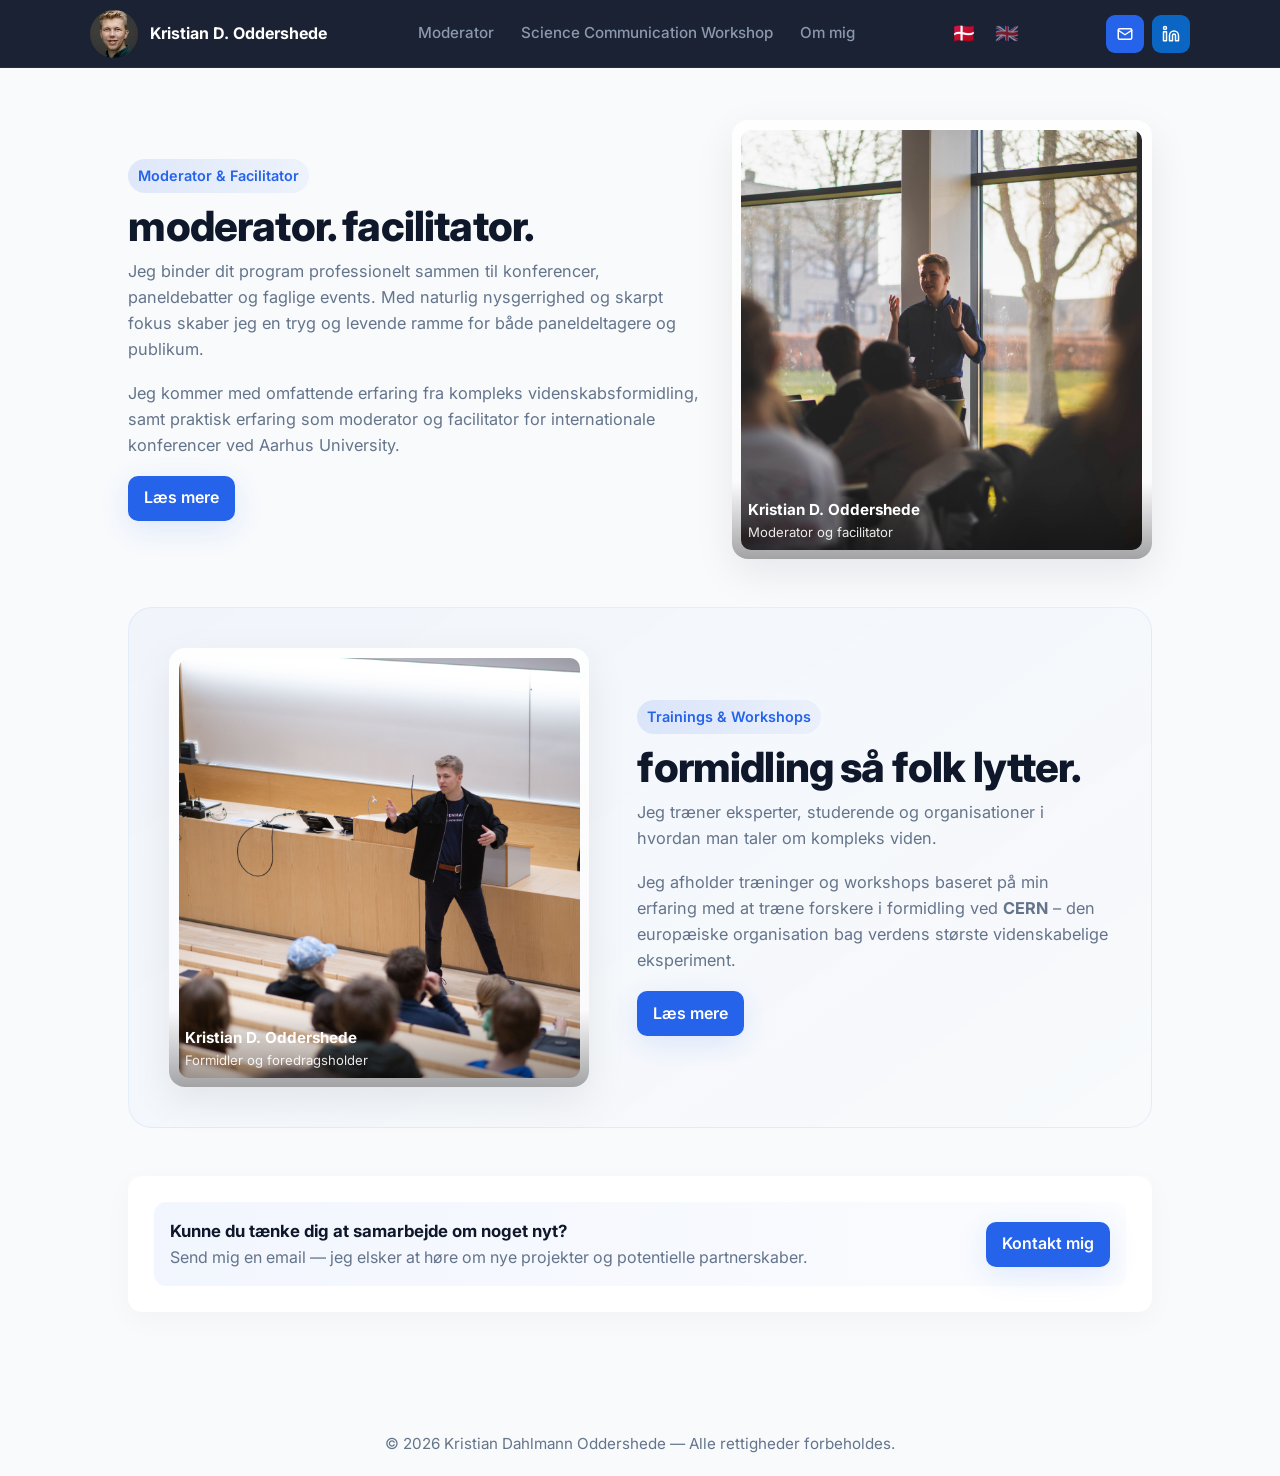
==== commit 00905039: "Change header from H2 to H1 for SEO compliance" ====
--- a/index.html
+++ b/index.html
@@ -167,11 +167,10 @@
 
       <div class="hero-left text-right">
         <div class="kicker">Trainings & Workshops</div>
-        <!-- Ændret fra H1 til H2 for korrekte SEO-overskrifter, bevarer hero-title style -->
-        <h2 class="hero-title" id="communicationTitle" style="text-transform: lowercase;">
+        <h1 class="hero-title" id="communicationTitle" style="text-transform: lowercase;">
           <span lang="da">formidling så folk lytter.</span>
           <span lang="en">communication that connects.</span>
-        </h2>
+        </h1>
         
         <p class="lead">
           <span lang="da">Jeg træner eksperter, studerende og organisationer i hvordan man taler om kompleks viden.</span>
